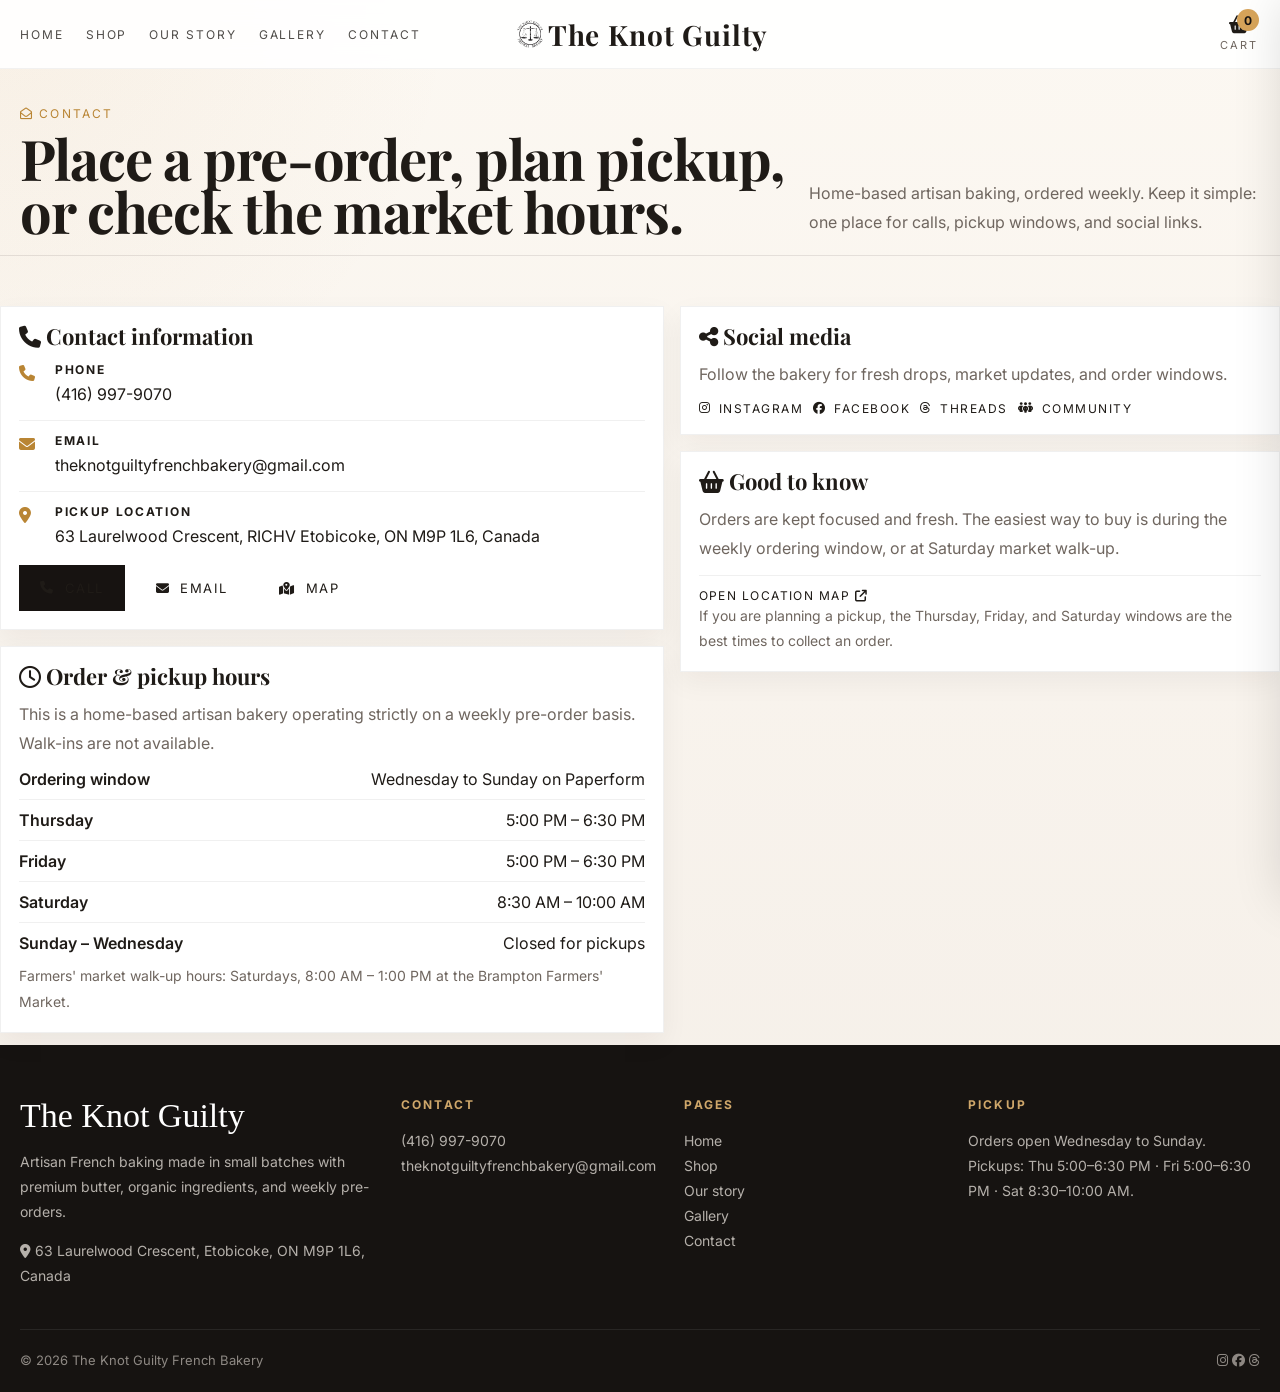
==== contact.html @ 858b618a "Add files via upload" ====
<!doctype html>
<html lang="en">
<head>
  <meta charset="UTF-8">
  <meta name="viewport" content="width=device-width, initial-scale=1.0">
  <title>The Knot Guilty French Bakery | Contact</title>
  <link rel="preconnect" href="https://fonts.googleapis.com">
  <link rel="preconnect" href="https://fonts.gstatic.com" crossorigin>
  <link href="https://fonts.googleapis.com/css2?family=Inter:wght@400;500;600;700;800&family=Playfair+Display:wght@600;700;800&display=swap" rel="stylesheet">
  <link rel="stylesheet" href="https://cdnjs.cloudflare.com/ajax/libs/font-awesome/6.5.0/css/all.min.css">
  <link rel="stylesheet" href="styles.css">
</head>
<body class="contact-page">
  <header class="header home-header">
    <div class="container">
      <div class="header-start">
        <button class="menu-toggle" id="menu-toggle" type="button" aria-label="Open menu" aria-controls="mobile-menu" aria-expanded="false">
          <i class="fa-solid fa-bars" aria-hidden="true"></i>
          <span>Menu</span>
        </button>
        <nav class="nav nav--desktop" aria-label="Primary">
          <a href="index.html">Home</a>
          <a href="products.html">Shop</a>
          <a href="index.html#our-story">Our Story</a>
          <a href="gallery.html">Gallery</a>
          <a href="contact.html">Contact</a>
        </nav>
      </div>

      <a class="logo" href="index.html" aria-label="The Knot Guilty home">
        <img class="logo__image" src="logo.jpg" alt="The Knot Guilty logo" onerror="this.style.display='none';">
        <span>The Knot Guilty</span>
      </a>

      <div class="header-actions">
        <button class="header-cart" id="cart-toggle" type="button" aria-label="Open cart" aria-controls="cart-drawer" aria-expanded="false">
          <span class="header-cart__icon">
            <i class="fa-solid fa-basket-shopping" aria-hidden="true"></i>
            <span class="header-cart__badge" data-cart-count>0</span>
          </span>
          <span class="header-cart__label">Cart</span>
        </button>
      </div>
    </div>
  </header>

  <aside class="mobile-menu" id="mobile-menu" aria-hidden="true" aria-label="Menu">
    <div class="mobile-menu__panel">
      <div class="mobile-menu__head">
        <div>
          <p class="eyebrow">Menu</p>
          <h2>Browse the bakery</h2>
        </div>
        <button class="icon-button" type="button" data-close-menu aria-label="Close menu">
          <i class="fa-solid fa-xmark"></i>
        </button>
      </div>

      <nav class="mobile-menu__nav">
        <a href="index.html" data-mobile-link>Home</a>
        <a href="products.html" data-mobile-link>Shop</a>
        <a href="index.html#our-story" data-mobile-link>Our Story</a>
        <a href="gallery.html" data-mobile-link>Gallery</a>
        <a href="contact.html" data-mobile-link>Contact</a>
      </nav>

      <div class="mobile-menu__note">
        <p class="eyebrow">Pickup</p>
        <p>Thursday 5:00–6:30 PM<br>Friday 5:00–6:30 PM<br>Saturday 8:30–10:00 AM</p>
      </div>
    </div>
  </aside>

  <div class="backdrop" id="backdrop" hidden></div>

  <aside class="cart-drawer" id="cart-drawer" aria-hidden="true" aria-label="Shopping cart">
    <div class="cart-drawer__panel">
      <div class="cart-drawer__head">
        <div>
          <p class="eyebrow">Your order</p>
          <h2>Cart</h2>
        </div>
        <button class="icon-button" type="button" data-close-cart aria-label="Close cart">
          <i class="fa-solid fa-xmark"></i>
        </button>
      </div>

      <div class="cart-drawer__body" data-cart-body></div>

      <div class="cart-drawer__footer">
        <div class="cart-summary">
          <span>Subtotal</span>
          <strong data-cart-total>$0.00</strong>
        </div>
        <div class="cart-drawer__actions">
          <button class="btn btn-light btn-light--dark" type="button" data-clear-cart>Clear cart</button>
          <button class="btn btn-dark" type="button" data-checkout>Checkout</button>
        </div>
      </div>
    </div>
  </aside>

  <main>
    <section class="page-intro">
      <div class="container page-intro__inner">
        <div>
          <p class="eyebrow"><i class="fa-regular fa-envelope-open"></i> Contact</p>
          <h1>Place a pre-order, plan pickup, or check the market hours.</h1>
        </div>
        <p>Home-based artisan baking, ordered weekly. Keep it simple: one place for calls, pickup windows, and social links.</p>
      </div>
    </section>

    <section class="container contact-layout">
      <div class="contact-stack">
        <article class="contact-card">
          <h2><i class="fa-solid fa-phone"></i> Contact information</h2>
          <div class="contact-list">
            <div class="contact-item">
              <i class="fa-solid fa-phone"></i>
              <div class="contact-meta">
                <strong>Phone</strong>
                <a href="tel:4169979070">(416) 997-9070</a>
              </div>
            </div>
            <div class="contact-item">
              <i class="fa-solid fa-envelope"></i>
              <div class="contact-meta">
                <strong>Email</strong>
                <a href="mailto:theknotguiltyfrenchbakery@gmail.com">theknotguiltyfrenchbakery@gmail.com</a>
              </div>
            </div>
            <div class="contact-item">
              <i class="fa-solid fa-location-dot"></i>
              <div class="contact-meta">
                <strong>Pickup location</strong>
                <span>63 Laurelwood Crescent, RICHV Etobicoke, ON M9P 1L6, Canada</span>
              </div>
            </div>
          </div>

          <div class="contact-actions">
            <a class="btn btn-dark" href="tel:4169979070"><i class="fa-solid fa-phone"></i> Call</a>
            <a class="btn btn-light btn-light--dark" href="mailto:theknotguiltyfrenchbakery@gmail.com"><i class="fa-solid fa-envelope"></i> Email</a>
            <a class="btn btn-light btn-light--dark" href="https://maps.google.com/maps/place//data=!4m2!3m1!1s0x882b371c4dc5ba01:0xf72681045291c5be?entry=s&sa=X&ved=2ahUKEwjwwODTkOqVAxUP8bsIHTtXIOsQ4kB6BAgEEAA&hl=en" target="_blank" rel="noreferrer"><i class="fa-solid fa-map-location-dot"></i> Map</a>
          </div>
        </article>

        <article class="contact-card">
          <h2><i class="fa-regular fa-clock"></i> Order & pickup hours</h2>
          <p>This is a home-based artisan bakery operating strictly on a weekly pre-order basis. Walk-ins are not available.</p>
          <ul class="contact-hours">
            <li><span class="day">Ordering window</span><span>Wednesday to Sunday on Paperform</span></li>
            <li><span class="day">Thursday</span><span>5:00 PM – 6:30 PM</span></li>
            <li><span class="day">Friday</span><span>5:00 PM – 6:30 PM</span></li>
            <li><span class="day">Saturday</span><span>8:30 AM – 10:00 AM</span></li>
            <li><span class="day">Sunday – Wednesday</span><span>Closed for pickups</span></li>
          </ul>
          <p class="contact-note">Farmers' market walk-up hours: Saturdays, 8:00 AM – 1:00 PM at the Brampton Farmers' Market.</p>
        </article>
      </div>

      <div class="contact-stack">
        <article class="contact-card">
          <h2><i class="fa-solid fa-share-nodes"></i> Social media</h2>
          <p>Follow the bakery for fresh drops, market updates, and order windows.</p>
          <div class="contact-socials">
            <a href="#" aria-label="Instagram"><i class="fa-brands fa-instagram"></i> Instagram</a>
            <a href="#" aria-label="Facebook"><i class="fa-brands fa-facebook"></i> Facebook</a>
            <a href="#" aria-label="Threads"><i class="fa-brands fa-threads"></i> Threads</a>
            <a href="#" aria-label="Nextdoor"><i class="fa-solid fa-people-group"></i> Community</a>
          </div>
        </article>

        <article class="contact-card">
          <h2><i class="fa-solid fa-basket-shopping"></i> Good to know</h2>
          <p>Orders are kept focused and fresh. The easiest way to buy is during the weekly ordering window, or at Saturday market walk-up.</p>
          <a class="contact-map" href="https://maps.google.com/maps/place//data=!4m2!3m1!1s0x882b371c4dc5ba01:0xf72681045291c5be?entry=s&sa=X&ved=2ahUKEwjwwODTkOqVAxUP8bsIHTtXIOsQ4kB6BAgEEAA&hl=en" target="_blank" rel="noreferrer">
            Open location map <i class="fa-solid fa-arrow-up-right-from-square"></i>
          </a>
          <p class="contact-note">If you are planning a pickup, the Thursday, Friday, and Saturday windows are the best times to collect an order.</p>
        </article>
      </div>
    </section>
  </main>


  <footer class="footer home-footer">
    <div class="container">
      <div class="footer-grid">
        <div class="footer-brand">
          <div class="brand">The Knot Guilty</div>
          <p>Artisan French baking made in small batches with premium butter, organic ingredients, and weekly pre-orders.</p>
          <p><i class="fa-solid fa-location-dot"></i> 63 Laurelwood Crescent, Etobicoke, ON M9P 1L6, Canada</p>
        </div>
        <div>
          <h4>Contact</h4>
          <ul>
            <li><a href="tel:4169979070">(416) 997-9070</a></li>
            <li><a href="mailto:theknotguiltyfrenchbakery@gmail.com">theknotguiltyfrenchbakery@gmail.com</a></li>
          </ul>
        </div>
        <div>
          <h4>Pages</h4>
          <ul>
            <li><a href="index.html">Home</a></li>
            <li><a href="products.html">Shop</a></li>
            <li><a href="index.html#our-story">Our story</a></li>
            <li><a href="gallery.html">Gallery</a></li>
            <li><a href="contact.html">Contact</a></li>
          </ul>
        </div>
        <div>
          <h4>Pickup</h4>
          <p>Orders open Wednesday to Sunday.<br>Pickups: Thu 5:00–6:30 PM · Fri 5:00–6:30 PM · Sat 8:30–10:00 AM.</p>
        </div>
      </div>
      <div class="footer-bottom">
        <div>© <span data-year></span> The Knot Guilty French Bakery</div>
        <div><i class="fa-brands fa-instagram"></i> <i class="fa-brands fa-facebook"></i> <i class="fa-brands fa-threads"></i></div>
      </div>
    </div>
  </footer>

  <script src="script.js"></script>
</body>
</html>
---- styles.css ----
:root{
  --bg:#f7f3ef;
  --surface:#ffffff;
  --surface-2:#f2ece6;
  --ink:#1f1b17;
  --muted:#6f665f;
  --line:rgba(31,27,23,.10);
  --gold:#d7a45a;
  --gold-dark:#b98534;
  --brown:#6a4b33;
  --shadow:0 18px 50px rgba(20,15,10,.08);
  --radius:10px;
  --radius-sm:6px;
  --max:1280px;
}
*{box-sizing:border-box}
html,body{margin:0;padding:0}
body{
  font-family: Inter, ui-sans-serif, system-ui, -apple-system, BlinkMacSystemFont, "Segoe UI", sans-serif;
  color:var(--ink);
  background:
    radial-gradient(circle at top left, rgba(215,164,90,.08), transparent 24%),
    linear-gradient(180deg, #fff, var(--bg) 18%, #fff 55%);
}
img{max-width:100%;display:block}
a{text-decoration:none;color:inherit}
button,input{font:inherit}
.container{max-width:var(--max);margin:0 auto;padding:0 20px}
.topbar{
  background:#27221e;color:#f6efe7;font-size:12px;letter-spacing:.02em
}
.topbar .container{
  display:flex;justify-content:space-between;align-items:center;padding:8px 20px
}
.topbar a{color:#f6efe7;opacity:.82;margin-left:18px}
.topbar a:hover{opacity:1}
.header{
  background:rgba(255,255,255,.82);
  backdrop-filter:blur(14px);
  border-bottom:1px solid rgba(0,0,0,.05);
  position:sticky;top:0;z-index:20
}
.header .container{
  display:grid;grid-template-columns:1fr auto 1fr;align-items:center;gap:16px;padding:16px 20px
}
.logo{
  display:flex;align-items:center;justify-content:center;font-family:Georgia, "Times New Roman", serif;
  font-size:28px;font-weight:700;letter-spacing:.03em
}
.logo span{display:inline-block}
.logo__image{width:auto;height:42px;display:block;object-fit:contain;}
.header-icons{display:flex;justify-content:flex-end;gap:16px;color:var(--muted)}
.nav{
  display:flex;gap:22px;align-items:center;font-size:12px;letter-spacing:.16em;text-transform:uppercase;
}
.nav a{opacity:.78}
.nav a:hover{opacity:1}
.search{
  display:flex;align-items:center;justify-content:flex-end;gap:8px
}
.search input{
  width:min(320px,100%);border:none;border-bottom:1px solid var(--line);padding:8px 4px;background:transparent;outline:none
}
.hero{
  position:relative;min-height:620px;overflow:hidden;background:
    linear-gradient(90deg, rgba(15,10,6,.65) 0%, rgba(15,10,6,.42) 34%, rgba(15,10,6,.14) 58%, rgba(15,10,6,.02) 100%),
    url('https://images.unsplash.com/photo-1555507036-ab1f4038808a?auto=format&fit=crop&w=1800&q=80') center/cover no-repeat;
  color:#fff
}
.hero::after{
  content:"";position:absolute;inset:0;
  background:linear-gradient(180deg, transparent 60%, rgba(18,12,8,.20));
}
.hero .container{position:relative;z-index:1;min-height:620px;display:flex;align-items:center}
.hero__content{max-width:520px;padding:90px 0}
.hero .eyebrow{
  text-transform:uppercase;letter-spacing:.22em;font-size:12px;color:#f2d5b2;margin:0 0 14px
}
.hero h1{
  font-family:Georgia, "Times New Roman", serif;
  font-size:clamp(48px, 7vw, 84px);line-height:.94;margin:0 0 18px;font-weight:700;max-width:8ch
}
.hero p{max-width:38ch;color:rgba(255,255,255,.88);font-size:16px;line-height:1.8;margin:0 0 28px}
.hero-actions{display:flex;gap:12px;flex-wrap:wrap}
.btn{
  display:inline-flex;align-items:center;gap:10px;padding:14px 20px;border-radius:0;border:1px solid transparent;
  transition:all .2s ease;font-size:13px;letter-spacing:.12em;text-transform:uppercase
}
.btn-dark{background:#171311;color:#fff}
.btn-dark:hover{transform:translateY(-1px);background:#000}
.btn-light{background:rgba(255,255,255,.12);color:#fff;border-color:rgba(255,255,255,.25);backdrop-filter:blur(8px)}
.btn-light:hover{background:rgba(255,255,255,.18)}
.hero-card{
  position:absolute;right:5vw;bottom:48px;z-index:2;background:rgba(255,255,255,.82);
  backdrop-filter:blur(10px);color:var(--ink);padding:18px;border:1px solid rgba(255,255,255,.5);
  width:min(300px, 82vw);box-shadow:var(--shadow)
}
.hero-card .small{font-size:12px;letter-spacing:.16em;text-transform:uppercase;color:var(--gold-dark);margin-bottom:10px}
.hero-card h3{margin:0 0 8px;font-size:24px;line-height:1.05;font-family:Georgia, serif}
.hero-card p{margin:0;color:var(--muted);line-height:1.7;font-size:14px}
.rail{
  background:#fff;border-top:1px solid var(--line);border-bottom:1px solid var(--line)
}
.category-rail{
  display:grid;grid-template-columns:repeat(6,1fr);gap:14px;padding:18px 0
}
.cat{
  background:#faf7f4;border:1px solid rgba(0,0,0,.05);padding:16px 12px;text-align:center;display:grid;gap:8px;
}
.cat i{font-size:20px;color:var(--brown)}
.cat span{font-size:12px;letter-spacing:.12em;text-transform:uppercase}
.section{padding:72px 0}
.section--soft{background:linear-gradient(180deg, #fff, #f8f1ea 100%)}
.section-head{
  display:flex;justify-content:space-between;align-items:end;gap:16px;margin-bottom:22px
}
.section-head h2{font-size:28px;line-height:1.1;margin:0;font-family:Georgia, serif}
.section-head span{color:var(--muted);font-size:14px}
.feature-strip{
  display:grid;grid-template-columns:1.2fr .8fr .8fr;gap:18px
}
.feature{
  position:relative;min-height:240px;overflow:hidden;background:#ede5de
}
.feature img{position:absolute;inset:0;width:100%;height:100%;object-fit:cover}
.feature::after{
  content:"";position:absolute;inset:0;background:linear-gradient(90deg, rgba(27,18,12,.12), rgba(27,18,12,.03))
}
.feature .text{
  position:relative;z-index:1;padding:24px;max-width:240px
}
.feature .text h3{font-family:Georgia, serif;font-size:28px;margin:0 0 8px;line-height:1}
.feature .text p{margin:0;color:rgba(255,255,255,.88);text-shadow:0 2px 14px rgba(0,0,0,.18)}
.feature.light .text p{color:var(--muted);text-shadow:none}
.feature.light::after{background:linear-gradient(90deg, rgba(255,255,255,.42), rgba(255,255,255,.04))}
.feature.light .text h3{color:var(--ink)}
.feature.light .text .eyebrow{color:var(--gold-dark)}
.collection{
  display:grid;grid-template-columns:1fr 1fr;gap:28px;align-items:stretch
}
.collection__image{
  min-height:520px;position:relative;overflow:hidden;background:#ece5dd
}
.collection__image img{position:absolute;inset:0;width:100%;height:100%;object-fit:cover}
.collection__overlay{
  position:absolute;left:22px;bottom:22px;background:rgba(255,255,255,.84);padding:16px 18px;max-width:240px
}
.collection__overlay h3{font-family:Georgia, serif;font-size:30px;margin:0 0 8px;line-height:1}
.collection__overlay p{margin:0;color:var(--muted);line-height:1.7;font-size:14px}
.collection__content{display:grid;gap:18px;align-content:start}
.mini-card{
  display:flex;gap:18px;align-items:center;background:#fff;padding:14px;border:1px solid rgba(0,0,0,.05)
}
.mini-card img{width:130px;height:100px;object-fit:cover;flex:0 0 auto}
.mini-card h4{margin:0 0 6px;font-size:18px}
.mini-card p{margin:0;color:var(--muted);font-size:14px;line-height:1.65}
.actions-line{
  margin-top:10px;display:flex;gap:12px;align-items:center
}
.muted{color:var(--muted)}
.chip-row{display:flex;gap:10px;flex-wrap:wrap}
.chip{
  font-size:12px;letter-spacing:.12em;text-transform:uppercase;padding:10px 14px;background:#fff;border:1px solid var(--line)
}
.banner{
  margin:24px 0 0;min-height:150px;display:grid;place-items:center;position:relative;overflow:hidden;
  background:url('https://images.unsplash.com/photo-1491962610905-7d8dfbbf4f33?auto=format&fit=crop&w=1800&q=80') center/cover no-repeat;
}
.banner::after{content:"";position:absolute;inset:0;background:rgba(35,22,15,.45)}
.banner h3{position:relative;z-index:1;color:#fff;font-size:28px;letter-spacing:.08em;text-transform:uppercase}
.trust-row{
  display:grid;grid-template-columns:repeat(4,1fr);gap:14px;margin-top:22px
}
.trust{
  background:#fff;border:1px solid rgba(0,0,0,.05);padding:18px;display:flex;gap:12px;align-items:flex-start
}
.trust i{font-size:18px;color:var(--gold-dark);margin-top:2px}
.trust strong{display:block;margin-bottom:4px}
.trust span{color:var(--muted);font-size:13px;line-height:1.6}
.reviews{
  background:#f8efe6
}
.review-grid{display:grid;grid-template-columns:1fr 1fr;gap:22px}
.review{
  background:rgba(255,255,255,.4);padding:28px;border-left:2px solid rgba(215,164,90,.7)
}
.review i{color:var(--gold-dark);font-size:22px}
.review p{line-height:1.8;color:#423931}
.review .name{margin-top:14px;color:var(--brown);font-weight:600}
.news-grid{
  display:grid;grid-template-columns:repeat(3,1fr);gap:18px
}
.news-card{
  background:#fff;overflow:hidden;border:1px solid rgba(0,0,0,.05)
}
.news-card img{height:220px;width:100%;object-fit:cover}
.news-card .body{padding:16px}
.news-card h3{margin:0 0 8px;font-size:18px}
.news-card p{margin:0 0 12px;color:var(--muted);line-height:1.7;font-size:14px}
.news-card a{font-size:12px;letter-spacing:.14em;text-transform:uppercase;color:var(--gold-dark)}
.newsletter{
  display:grid;grid-template-columns:1.2fr .8fr;gap:20px;align-items:center;
  background:#f0e4d8;padding:26px;border:1px solid rgba(0,0,0,.05)
}
.newsletter h3{margin:0 0 8px;font-size:24px;font-family:Georgia, serif}
.newsletter p{margin:0;color:var(--muted)}
.newsletter form{display:flex;gap:12px}
.newsletter input{
  flex:1;border:1px solid rgba(0,0,0,.08);background:#fff;padding:14px 16px;outline:none
}
.footer{
  background:#161311;color:#f3ede6;padding:52px 0 24px;margin-top:0
}
.footer-grid{
  display:grid;grid-template-columns:1.1fr .8fr .8fr .9fr;gap:24px
}
.footer h4{margin:0 0 16px;font-size:12px;letter-spacing:.18em;text-transform:uppercase;color:#cfa76a}
.footer p,.footer a,.footer li{color:rgba(243,237,230,.72);font-size:14px;line-height:1.8}
.footer ul{list-style:none;margin:0;padding:0}
.footer .brand{font-family:Georgia, serif;font-size:34px;color:#fff;margin-bottom:14px}
.footer-bottom{
  display:flex;justify-content:space-between;align-items:center;padding-top:22px;margin-top:26px;border-top:1px solid rgba(255,255,255,.08);
  color:rgba(243,237,230,.54);font-size:13px
}

/* products page */
.page-hero{
  padding:56px 0 24px;
}
.page-hero h1{
  font-size:clamp(34px,5vw,58px);margin:0 0 10px;font-family:Georgia, serif
}
.page-hero p{margin:0;color:var(--muted);max-width:58ch;line-height:1.8}
.filters{
  display:flex;gap:10px;flex-wrap:wrap;margin-top:24px
}
.filter-btn{
  border:none;background:#fff;border:1px solid var(--line);padding:12px 14px;cursor:pointer;letter-spacing:.12em;text-transform:uppercase;font-size:12px
}
.filter-btn.is-active{background:#171311;color:#fff;border-color:#171311}
.searchbar{
  margin-top:18px;display:flex;gap:12px;align-items:center
}
.searchbar input{
  width:min(480px,100%);padding:14px 16px;border:1px solid var(--line);background:#fff;outline:none
}
.product-grid{
  display:grid;grid-template-columns:repeat(12,1fr);gap:18px;grid-auto-flow:dense
}
.product-card{
  grid-column:span 4;background:#fff;border:1px solid rgba(0,0,0,.05);overflow:hidden;display:block
}
.product-card.tall{grid-row:span 2}
.product-card.wide{grid-column:span 8}
.product-card__image{height:240px;overflow:hidden;background:#eee}
.product-card__image img{width:100%;height:100%;object-fit:cover;transition:transform .5s ease}
.product-card:hover .product-card__image img{transform:scale(1.03)}
.product-card__body{padding:16px}
.meta-row{
  display:flex;justify-content:space-between;gap:12px;color:var(--gold-dark);font-size:11px;letter-spacing:.12em;text-transform:uppercase
}
.product-card h3{margin:10px 0 8px;font-size:20px;line-height:1.2}
.product-card p{margin:0;color:var(--muted);line-height:1.7;font-size:14px;min-height:45px}
.product-card__foot{display:flex;justify-content:space-between;align-items:center;margin-top:14px}
.product-card__foot strong{font-size:18px}
.product-card__foot span{font-size:12px;letter-spacing:.12em;text-transform:uppercase;color:var(--gold-dark)}
/* product page */
.product-hero{
  display:grid;grid-template-columns:1.15fr .85fr;gap:28px;align-items:stretch;padding:40px 0 20px
}
.product-hero__media{
  min-height:640px;overflow:hidden;background:#eee
}
.product-hero__media img{width:100%;height:100%;object-fit:cover}
.product-hero__content{
  padding:18px 0 0
}
.eyebrow{letter-spacing:.18em;text-transform:uppercase;color:var(--gold-dark);font-size:12px;margin:0 0 10px}
.product-hero__content h1{
  font-family:Georgia, serif;font-size:clamp(38px,4vw,66px);line-height:.96;margin:0 0 16px
}
.lede{color:var(--muted);line-height:1.9;font-size:16px;max-width:48ch}
.pill-row{display:flex;gap:10px;flex-wrap:wrap;margin:18px 0 22px}
.pill{padding:10px 12px;background:#fff;border:1px solid var(--line);font-size:12px;letter-spacing:.12em;text-transform:uppercase}
.price-row{
  display:flex;align-items:end;justify-content:space-between;gap:16px;border-top:1px solid var(--line);border-bottom:1px solid var(--line);
  padding:18px 0;margin:18px 0 22px
}
.price-row strong{font-size:28px}
.price-row span{color:var(--muted);font-size:13px;letter-spacing:.12em;text-transform:uppercase}
.option-grid{display:grid;gap:12px}
.option-grid div{
  display:flex;gap:10px;align-items:center;background:#fff;border:1px solid var(--line);padding:14px 16px
}
.option-grid i{color:var(--gold-dark)}
.action-row{display:flex;gap:12px;flex-wrap:wrap;margin-top:24px}
.detail-grid{
  display:grid;grid-template-columns:repeat(3,1fr);gap:16px;margin:24px 0 0
}
.detail-card{background:#fff;border:1px solid rgba(0,0,0,.05);padding:18px}
.detail-card h2{margin:0 0 10px;font-size:18px}
.detail-card p{margin:0;color:var(--muted);line-height:1.8}
.related-section{padding:56px 0 0}
.related-grid{
  display:grid;grid-template-columns:repeat(3,1fr);gap:16px
}
.related-card{
  background:#fff;border:1px solid rgba(0,0,0,.05);overflow:hidden
}
.related-card img{height:200px;width:100%;object-fit:cover}
.related-card div{padding:14px}
.related-card h3{margin:0 0 6px;font-size:16px}
.related-card p{margin:0;color:var(--gold-dark)}
/* story */
.story-grid{
  display:grid;grid-template-columns:1fr 1fr;gap:24px;align-items:start
}
.story-panel{
  background:#fff;border:1px solid rgba(0,0,0,.05);padding:20px
}
.story-panel h2{font-family:Georgia, serif;font-size:30px;margin:0 0 12px}
.story-panel p{margin:0;color:var(--muted);line-height:1.9}
.timeline{
  display:grid;gap:14px;margin-top:20px
}
.step{
  display:grid;grid-template-columns:64px 1fr;gap:16px;align-items:center;background:#fbf7f3;border:1px solid rgba(0,0,0,.05);padding:12px
}
.step .num{
  font-family:Georgia, serif;font-size:26px;color:var(--gold-dark)
}
.story-aside{
  display:grid;gap:14px
}
.story-image{
  min-height:220px;overflow:hidden;background:#ece5de
}
.story-image img{width:100%;height:100%;object-fit:cover}
.gallery-grid{
  column-count:3;column-gap:18px
}
.gallery-item{
  break-inside:avoid;background:#fff;border:1px solid rgba(0,0,0,.05);margin:0 0 18px;overflow:hidden
}
.gallery-item img{width:100%;height:auto;display:block}
.gallery-item figcaption{padding:12px 14px;color:var(--muted);font-size:13px}
.gallery-item.span-2{transform:translateY(10px)}
.gallery-item.span-wide{transform:translateY(-8px)}
.admin-top{
  display:grid;grid-template-columns:repeat(4,1fr);gap:14px;margin-bottom:18px
}
.stat{
  background:#fff;border:1px solid rgba(0,0,0,.05);padding:16px
}
.stat span{display:block;color:var(--muted);font-size:12px;letter-spacing:.12em;text-transform:uppercase}
.stat strong{font-size:32px;font-family:Georgia, serif}
.admin-layout{display:grid;grid-template-columns:1.15fr .85fr;gap:18px}
.admin-panel{
  background:#fff;border:1px solid rgba(0,0,0,.05);padding:18px
}
.admin-panel h2{margin:0 0 10px}
.admin-panel p{margin:0;color:var(--muted);line-height:1.8}
.table-wrap{overflow:auto}
table{width:100%;border-collapse:collapse;margin-top:12px}
th,td{padding:14px 10px;border-bottom:1px solid rgba(0,0,0,.06);text-align:left;font-size:14px}
th{text-transform:uppercase;letter-spacing:.12em;font-size:11px;color:var(--muted)}
.admin-product{display:flex;align-items:center;gap:12px}
.admin-product img{width:56px;height:56px;object-fit:cover}
.quick-card{
  background:linear-gradient(180deg,#fff,#f6efe8);border:1px solid rgba(0,0,0,.05);padding:18px
}
.quick-card ul{list-style:none;margin:0;padding:0;display:grid;gap:10px}
.quick-card li{display:flex;justify-content:space-between;color:var(--muted)}
@media (max-width:1100px){
  .category-rail{grid-template-columns:repeat(3,1fr)}
  .feature-strip,.collection,.review-grid,.news-grid,.newsletter,.footer-grid,.product-hero,.story-grid,.admin-layout{grid-template-columns:1fr}
  .product-grid{grid-template-columns:repeat(6,1fr)}
  .product-card{grid-column:span 3}
  .product-card.wide{grid-column:span 6}
  .detail-grid,.trust-row,.admin-top{grid-template-columns:repeat(2,1fr)}
  .gallery-grid{column-count:2}
  .header .container{grid-template-columns:1fr auto}
  .nav,.search{display:none}
  .hero .container{min-height:560px}
}
@media (max-width:720px){
  .hero{min-height:580px}
  .hero .container{min-height:580px}
  .hero-card{position:relative;right:auto;bottom:auto;margin-top:18px;max-width:none}
  .category-rail,.feature-strip,.collection,.review-grid,.news-grid,.newsletter,.footer-grid,.detail-grid,.trust-row,.admin-top{grid-template-columns:1fr}
  .product-grid{grid-template-columns:1fr}
  .product-card,.product-card.wide{grid-column:span 1}
  .gallery-grid{column-count:1}
  .header .container{padding:12px 16px}
  .logo{font-size:24px}
}
/* shared shell for inner pages */
body{scroll-behavior:smooth}
body.is-layer-open{overflow:hidden}
.header{
  background:rgba(255,255,255,.84);
  backdrop-filter:blur(14px);
  border-bottom:1px solid rgba(0,0,0,.05);
  position:sticky;
  top:0;
  z-index:20;
}
.header .container{
  display:grid;
  grid-template-columns:1fr auto 1fr;
  align-items:center;
  gap:16px;
  padding:16px 20px;
}
.header-start,
.header-actions{
  display:flex;
  align-items:center;
}
.header-start{gap:18px}
.header-actions{justify-content:flex-end}
.logo{
  display:flex;
  align-items:center;
  justify-content:center;
  font-family:"Playfair Display", Georgia, serif;
  font-size:28px;
  font-weight:700;
  letter-spacing:.03em;
}
.nav{
  display:flex;
  gap:22px;
  align-items:center;
  font-size:12px;
  letter-spacing:.16em;
  text-transform:uppercase;
}
.nav a{opacity:.78}
.nav a:hover,
.nav a[aria-current="page"]{opacity:1}
.header-cart{
  position:relative;
  display:inline-flex;
  flex-direction:column;
  align-items:center;
  justify-content:center;
  gap:6px;
  border:0;
  background:transparent;
  padding:4px 2px;
  color:var(--ink);
  cursor:pointer;
}
.header-cart__icon{
  position:relative;
  display:grid;
  place-items:center;
  width:50px;
  height:50px;
  border-radius:16px;
  background:rgba(255,255,255,.72);
  box-shadow:0 10px 22px rgba(30,22,16,.06);
}
.header-cart__icon i{font-size:20px}
.header-cart__badge{
  position:absolute;
  top:-8px;
  right:-8px;
  min-width:22px;
  height:22px;
  padding:0 5px;
  border-radius:999px;
  background:var(--ink);
  color:#fff;
  font-size:12px;
  font-weight:700;
  display:grid;
  place-items:center;
  box-shadow:0 8px 18px rgba(0,0,0,.18);
}
.header-cart__label{
  font-size:11px;
  letter-spacing:.18em;
  text-transform:uppercase;
  color:var(--muted);
}
.menu-toggle{
  display:none;
  align-items:center;
  gap:8px;
  padding:0;
  border:0;
  background:none;
  color:var(--ink);
  font:inherit;
  letter-spacing:.14em;
  text-transform:uppercase;
  font-size:11px;
  cursor:pointer;
}
.menu-toggle i{font-size:18px}
.icon-button{
  border:0;
  width:42px;
  height:42px;
  border-radius:999px;
  background:rgba(255,255,255,.72);
  display:grid;
  place-items:center;
  cursor:pointer;
  box-shadow:0 8px 20px rgba(0,0,0,.08);
}
.backdrop{
  position:fixed;
  inset:0;
  z-index:90;
  background:rgba(20,14,10,.45);
  backdrop-filter:blur(3px);
}
.mobile-menu{
  position:fixed;
  inset:0;
  z-index:95;
  display:none;
  pointer-events:none;
}
.mobile-menu.open{
  display:block;
  pointer-events:auto;
}
.mobile-menu__panel{
  position:absolute;
  top:0;
  left:0;
  width:min(360px, 88vw);
  height:100%;
  background:rgba(252,247,241,.98);
  backdrop-filter:blur(18px);
  border-right:1px solid rgba(35,29,24,.08);
  box-shadow:20px 0 50px rgba(0,0,0,.12);
  padding:20px;
  display:flex;
  flex-direction:column;
  gap:24px;
  transform:translateX(-102%);
  transition:transform .34s ease;
}
.mobile-menu.open .mobile-menu__panel{transform:translateX(0)}
.mobile-menu__head{
  display:flex;
  align-items:flex-start;
  justify-content:space-between;
  gap:14px;
}
.mobile-menu__head h2{
  margin:6px 0 0;
  font-family:"Playfair Display", Georgia, serif;
  font-size:34px;
  line-height:1;
}
.mobile-menu__nav{display:grid;gap:10px}
.mobile-menu__nav a{
  display:flex;
  align-items:center;
  justify-content:space-between;
  padding:14px 0;
  border-bottom:1px solid rgba(35,29,24,.08);
  color:var(--ink);
  text-transform:uppercase;
  letter-spacing:.14em;
  font-size:12px;
}
.mobile-menu__nav a::after{
  content:"›";
  color:var(--gold-dark);
  font-size:18px;
}
.mobile-menu__note{
  margin-top:auto;
  padding:16px;
  background:rgba(255,255,255,.7);
  border:1px solid rgba(35,29,24,.06);
}
.mobile-menu__note p{
  margin:0;
  color:var(--muted);
  line-height:1.8;
}
.cart-drawer{
  position:fixed;
  inset:0 0 0 auto;
  width:min(520px, 100%);
  z-index:100;
  transform:translateX(104%);
  transition:transform .34s ease;
}
.cart-drawer.open{transform:translateX(0)}
.cart-drawer__panel{
  height:100%;
  display:flex;
  flex-direction:column;
  background:linear-gradient(180deg, #fffaf4 0%, #f6eee4 100%);
  box-shadow:-18px 0 48px rgba(0,0,0,.14);
}
.cart-drawer__head,
.cart-drawer__footer{
  padding:20px;
  border-color:rgba(35,29,24,.08);
}
.cart-drawer__head{
  display:flex;
  justify-content:space-between;
  align-items:flex-start;
  gap:16px;
  border-bottom:1px solid rgba(35,29,24,.08);
}
.cart-drawer__head h2{
  margin:6px 0 0;
  font-family:"Playfair Display", Georgia, serif;
  font-size:42px;
  line-height:1;
}
.cart-drawer__body{
  flex:1;
  overflow:auto;
  padding:16px 20px 10px;
}
.cart-overview{
  display:grid;
  grid-template-columns:1fr 1.2fr;
  gap:12px;
  margin-bottom:16px;
}
.cart-overview__count,
.cart-overview__note{
  background:rgba(255,255,255,.7);
  border:1px solid rgba(35,29,24,.06);
  padding:16px;
}
.cart-overview__count span{
  display:block;
  font-family:"Playfair Display", Georgia, serif;
  font-size:40px;
  line-height:1;
  color:var(--gold-dark);
}
.cart-overview__count p,
.cart-overview__note span{
  margin:8px 0 0;
  color:var(--muted);
  line-height:1.7;
}
.cart-items{display:grid;gap:12px}
.cart-item{
  display:grid;
  grid-template-columns:84px 1fr;
  gap:14px;
  padding:12px;
  background:rgba(255,255,255,.74);
  border:1px solid rgba(35,29,24,.06);
}
.cart-item__image{overflow:hidden;background:#efe8df}
.cart-item__image img{width:100%;height:100%;object-fit:cover;display:block}
.cart-item__body{display:grid;gap:8px}
.cart-item__top{
  display:flex;
  justify-content:space-between;
  gap:12px;
  align-items:flex-start;
}
.cart-item__top h4{margin:0;font-size:18px;line-height:1.15}
.cart-item__meta{
  margin-top:6px;
  font-size:11px;
  letter-spacing:.14em;
  text-transform:uppercase;
  color:var(--gold-dark);
}
.qty-row{
  display:flex;
  align-items:center;
  justify-content:space-between;
  gap:12px;
  margin-top:14px;
}
.qty-stepper{
  display:inline-flex;
  align-items:center;
  gap:12px;
  background:#fff;
  border:1px solid rgba(35,29,24,.08);
  padding:6px 10px;
}
.qty-stepper button{
  width:28px;
  height:28px;
  border:0;
  background:transparent;
  font-size:20px;
  cursor:pointer;
}
.remove-btn{
  border:0;
  background:none;
  padding:0;
  font:inherit;
  color:var(--muted);
  text-transform:uppercase;
  letter-spacing:.12em;
  font-size:11px;
  cursor:pointer;
}
.cart-empty{
  display:grid;
  gap:14px;
  padding:20px;
  background:rgba(255,255,255,.8);
  border:1px solid rgba(35,29,24,.06);
}
.cart-empty h3{
  margin:0;
  font-family:"Playfair Display", Georgia, serif;
  font-size:34px;
  line-height:1;
}
.cart-drawer__footer{
  border-top:1px solid rgba(35,29,24,.08);
  background:rgba(255,255,255,.5);
}
.cart-summary{
  display:flex;
  justify-content:space-between;
  align-items:center;
  gap:14px;
  margin-bottom:14px;
  font-size:18px;
}
.cart-drawer__actions{
  display:grid;
  grid-template-columns:1fr 1fr;
  gap:12px;
}
.page-hero{
  position:relative;
  overflow:hidden;
  padding:64px 0 34px;
}
.page-hero::before{
  content:"";
  position:absolute;
  inset:0;
  background:linear-gradient(90deg, rgba(255,255,255,.86), rgba(255,255,255,.66));
  z-index:-1;
}
.page-hero--shop::before{
  background:
    linear-gradient(90deg, rgba(255,248,240,.94), rgba(255,248,240,.72)),
    url('https://images.unsplash.com/photo-1555507036-ab1f4038808a?auto=format&fit=crop&w=1800&q=80') center/cover no-repeat;
}
.page-hero--gallery::before{
  background:
    linear-gradient(90deg, rgba(255,248,240,.92), rgba(255,248,240,.70)),
    url('https://images.unsplash.com/photo-1547592180-85f173990554?auto=format&fit=crop&w=1800&q=80') center/cover no-repeat;
}
.page-hero--story::before{
  background:
    linear-gradient(90deg, rgba(255,248,240,.92), rgba(255,248,240,.70)),
    url('https://images.unsplash.com/photo-1495474472287-4d71bcdd2085?auto=format&fit=crop&w=1800&q=80') center/cover no-repeat;
}
.page-hero h1{
  font-size:clamp(34px,5vw,58px);
  margin:0 0 10px;
  font-family:"Playfair Display", Georgia, serif;
}
.page-hero p{margin:0;color:var(--muted);max-width:58ch;line-height:1.8}
.page-hero__lead{
  max-width:70ch;
}
.page-hero__meta,
.story-stat-grid{
  display:grid;
  grid-template-columns:repeat(3, minmax(0, 1fr));
  gap:14px;
  margin-top:22px;
}
.meta-chip,
.story-stat{
  background:rgba(255,255,255,.72);
  border:1px solid rgba(0,0,0,.06);
  padding:14px 16px;
}
.meta-chip span,
.story-stat span{
  display:block;
  font-size:11px;
  letter-spacing:.14em;
  text-transform:uppercase;
  color:var(--gold-dark);
}
.meta-chip strong,
.story-stat strong{
  display:block;
  margin-top:8px;
  font-size:22px;
  font-family:"Playfair Display", Georgia, serif;
}
.filters{
  display:flex;gap:10px;flex-wrap:wrap;margin-top:24px
}
.filter-btn{
  border:none;background:#fff;border:1px solid var(--line);padding:12px 14px;cursor:pointer;letter-spacing:.12em;text-transform:uppercase;font-size:12px
}
.filter-btn.is-active{background:#171311;color:#fff;border-color:#171311}
.searchbar{
  margin-top:18px;display:flex;gap:12px;align-items:center;flex-wrap:wrap
}
.searchbar input{
  width:min(480px,100%);padding:14px 16px;border:1px solid var(--line);background:#fff;outline:none
}
.searchbar span{color:var(--muted);font-size:13px;letter-spacing:.12em;text-transform:uppercase}
.product-grid{
  column-count:3;
  column-gap:18px;
  column-fill:balance;
}
.product-card{
  break-inside:avoid;
  display:block;
  width:100%;
  margin:0 0 18px;
  background:#fff;
  border:1px solid rgba(0,0,0,.05);
  overflow:hidden;
}
.product-card.tall,
.product-card.wide{grid-column:auto;grid-row:auto}
.product-card__image{
  display:block;
  background:#eee;
  overflow:hidden;
}
.product-card__image img{
  width:100%;
  height:auto;
  display:block;
  transition:transform .5s ease;
}
.product-card:hover .product-card__image img{transform:scale(1.03)}
.product-card__body{padding:16px}
.meta-row{
  display:flex;justify-content:space-between;gap:12px;color:var(--gold-dark);font-size:11px;letter-spacing:.12em;text-transform:uppercase
}
.product-card h3{margin:10px 0 8px;font-size:20px;line-height:1.2}
.product-card p{margin:0;color:var(--muted);line-height:1.7;font-size:14px;min-height:0}
.product-card__foot{display:flex;justify-content:space-between;align-items:center;margin-top:14px;gap:12px}
.product-card__foot strong{font-size:18px}
.product-card__foot span{font-size:12px;letter-spacing:.12em;text-transform:uppercase;color:var(--gold-dark)}
.product-card__actions{
  display:flex;
  gap:10px;
  flex-wrap:wrap;
  margin-top:14px;
}
.product-card__actions .btn{
  flex:1 1 180px;
  justify-content:center;
}
.empty-state{
  background:#fff;
  border:1px solid rgba(0,0,0,.05);
  padding:28px;
}
.empty-state h3{margin:0 0 8px;font-family:"Playfair Display", Georgia, serif}
.empty-state p{margin:0;color:var(--muted);line-height:1.8}
.product-hero{
  display:grid;grid-template-columns:1.15fr .85fr;gap:28px;align-items:stretch;padding:40px 0 20px
}
.product-hero__media{
  min-height:640px;overflow:hidden;background:#eee
}
.product-hero__media img{width:100%;height:100%;object-fit:cover}
.product-hero__content{padding:18px 0 0}
.product-hero__content h1{
  font-family:Georgia, serif;font-size:clamp(38px,4vw,66px);line-height:.96;margin:0 0 16px
}
.lede{color:var(--muted);line-height:1.9;font-size:16px;max-width:48ch}
.pill-row{display:flex;gap:10px;flex-wrap:wrap;margin:18px 0 22px}
.pill{padding:10px 12px;background:#fff;border:1px solid var(--line);font-size:12px;letter-spacing:.12em;text-transform:uppercase}
.price-row{
  display:flex;align-items:end;justify-content:space-between;gap:16px;border-top:1px solid var(--line);border-bottom:1px solid var(--line);
  padding:18px 0;margin:18px 0 22px
}
.price-row strong{font-size:28px}
.price-row span{color:var(--muted);font-size:13px;letter-spacing:.12em;text-transform:uppercase}
.option-grid{display:grid;gap:12px}
.option-grid div{
  display:flex;gap:10px;align-items:center;background:#fff;border:1px solid var(--line);padding:14px 16px
}
.option-grid i{color:var(--gold-dark)}
.action-row{display:flex;gap:12px;flex-wrap:wrap;margin-top:24px}
.action-row .btn{min-width:180px;justify-content:center}
.product-state{
  margin-top:16px;
  color:var(--muted);
  font-size:13px;
  line-height:1.7;
}
.detail-grid{
  display:grid;grid-template-columns:repeat(3,1fr);gap:16px;margin:24px 0 0
}
.detail-card{background:#fff;border:1px solid rgba(0,0,0,.05);padding:18px}
.detail-card h2{margin:0 0 10px;font-size:18px}
.detail-card p{margin:0;color:var(--muted);line-height:1.8}
.related-section{padding:56px 0 0}
.related-grid{
  display:grid;grid-template-columns:repeat(3,1fr);gap:16px
}
.related-card{
  background:#fff;border:1px solid rgba(0,0,0,.05);overflow:hidden
}
.related-card img{height:200px;width:100%;object-fit:cover}
.related-card div{padding:14px}
.related-card h3{margin:0 0 6px;font-size:16px}
.related-card p{margin:0;color:var(--gold-dark)}
.story-intro{
  display:grid;
  grid-template-columns:1.1fr .9fr;
  gap:22px;
  align-items:stretch;
}
.story-card,
.story-panel,
.story-quote,
.story-feature,
.quick-card,
.admin-panel{
  background:#fff;
  border:1px solid rgba(0,0,0,.05);
}
.story-card,
.story-panel{padding:22px}
.story-card h2,
.story-panel h2{font-family:"Playfair Display", Georgia, serif;font-size:clamp(28px,3vw,38px);margin:0 0 12px}
.story-card p,
.story-panel p{margin:0;color:var(--muted);line-height:1.9}
.story-quote{
  display:grid;
  gap:14px;
  align-content:space-between;
  padding:22px;
}
.story-quote blockquote{
  margin:0;
  font-family:"Playfair Display", Georgia, serif;
  font-size:clamp(24px,3vw,36px);
  line-height:1.15;
}
.story-quote p{margin:0;color:var(--muted);line-height:1.8}
.story-gallery{
  display:grid;
  grid-template-columns:1fr 1fr;
  gap:14px;
}
.story-gallery .story-image{
  min-height:220px;
  overflow:hidden;
  background:#ece5de;
}
.story-gallery .story-image.tall{grid-row:span 2;min-height:454px}
.story-gallery .story-image img{width:100%;height:100%;object-fit:cover}
.story-timeline{display:grid;gap:14px;margin-top:20px}
.story-step{
  display:grid;
  grid-template-columns:56px 1fr;
  gap:14px;
  align-items:center;
  background:#fbf7f3;
  border:1px solid rgba(0,0,0,.05);
  padding:14px;
}
.story-step .num{
  font-family:Georgia, serif;
  font-size:26px;
  color:var(--gold-dark);
}
.story-step strong{display:block;margin-bottom:4px}
.story-step span{color:var(--muted);line-height:1.7}
.story-feature-grid{
  display:grid;
  grid-template-columns:repeat(3,1fr);
  gap:16px;
}
.story-feature{
  overflow:hidden;
}
.story-feature img{width:100%;height:240px;object-fit:cover;display:block}
.story-feature .text{padding:18px}
.story-feature .eyebrow{margin-bottom:8px}
.story-feature h3{margin:0 0 6px;font-size:22px;font-family:"Playfair Display", Georgia, serif}
.story-feature p{margin:0;color:var(--muted);line-height:1.7}
.gallery-grid{
  column-count:3;
  column-gap:18px;
}
.gallery-item{
  break-inside:avoid;
  background:#fff;
  border:1px solid rgba(0,0,0,.05);
  margin:0 0 18px;
  overflow:hidden
}
.gallery-item img{width:100%;height:auto;display:block}
.gallery-item figcaption{padding:12px 14px;color:var(--muted);font-size:13px}
.gallery-item.span-2{transform:translateY(10px)}
.gallery-item.span-wide{transform:translateY(-8px)}
.admin-top{
  display:grid;grid-template-columns:repeat(4,1fr);gap:14px;margin-bottom:18px
}
.stat{
  background:#fff;border:1px solid rgba(0,0,0,.05);padding:16px
}
.stat span{display:block;color:var(--muted);font-size:12px;letter-spacing:.12em;text-transform:uppercase}
.stat strong{font-size:32px;font-family:Georgia, serif}
.admin-layout{display:grid;grid-template-columns:1.15fr .85fr;gap:18px}
.admin-panel{padding:18px}
.admin-panel h2{margin:0 0 10px}
.admin-panel p{margin:0;color:var(--muted);line-height:1.8}
.table-wrap{overflow:auto}
table{width:100%;border-collapse:collapse;margin-top:12px}
th,td{padding:14px 10px;border-bottom:1px solid rgba(0,0,0,.06);text-align:left;font-size:14px}
th{text-transform:uppercase;letter-spacing:.12em;font-size:11px;color:var(--muted)}
.admin-product{display:flex;align-items:center;gap:12px}
.admin-product img{width:56px;height:56px;object-fit:cover}
.quick-card{padding:18px;background:linear-gradient(180deg,#fff,#f6efe8)}
.quick-card ul{list-style:none;margin:0;padding:0;display:grid;gap:10px}
.quick-card li{display:flex;justify-content:space-between;color:var(--muted)}
.footer{margin-top:0}
.modal-message{
  position:fixed;
  left:50%;
  bottom:20px;
  transform:translateX(-50%);
  z-index:120;
  background:#171311;
  color:#fff;
  padding:12px 18px;
  border-radius:999px;
  font-size:13px;
  box-shadow:0 18px 44px rgba(0,0,0,.2);
}
@media (max-width:1100px){
  .header .container{grid-template-columns:auto 1fr auto}
  .nav{display:none}
  .menu-toggle{display:inline-flex}
  .product-grid,.gallery-grid{column-count:2}
  .product-hero,.detail-grid,.related-grid,.story-intro,.story-feature-grid,.admin-layout{grid-template-columns:1fr}
  .story-gallery{grid-template-columns:1fr 1fr}
  .story-gallery .story-image.tall{grid-row:auto;min-height:320px}
  .page-hero__meta,.story-stat-grid,.admin-top{grid-template-columns:repeat(2, minmax(0, 1fr))}
}
@media (max-width:720px){
  .topbar .container{flex-direction:column;align-items:flex-start;gap:6px}
  .header .container{padding:12px 16px;gap:10px}
  .logo{font-size:24px}
  .header-cart{min-width:48px}
  .header-cart__label{font-size:9px}
  .page-hero{padding:46px 0 24px}
  .page-hero__meta,.story-stat-grid,.admin-top,.story-gallery,.story-feature-grid,.cart-overview{grid-template-columns:1fr}
  .product-grid,.gallery-grid{column-count:1}
  .product-card__actions .btn,.action-row .btn,.cart-drawer__actions .btn{flex:1 1 100%}
  .product-hero__media{min-height:360px}
  .detail-grid,.related-grid,.story-intro,.story-feature-grid,.admin-layout{grid-template-columns:1fr}
  .cart-drawer{width:100%}
  .cart-drawer__head h2{font-size:34px}
  .story-gallery{grid-template-columns:1fr}
  .story-gallery .story-image.tall{min-height:260px}
}

/* ================================
   Shared mobile + UI refinements
   Paste at the end of styles.css
================================== */

/* Make product card images always fill the card cleanly */
.product-card__image {
  position: relative;
  width: 100%;
  aspect-ratio: 4 / 5;
  overflow: hidden;
  background: #eee;
}

.product-card__image img {
  position: absolute;
  inset: 0;
  width: 100%;
  height: 100%;
  min-width: 100%;
  min-height: 100%;
  object-fit: cover;
  object-position: center;
  display: block;
  transition: transform 0.5s ease;
}

/* Stylish close buttons used in menu, cart, modal */
.icon-button {
  width: 46px;
  height: 46px;
  border-radius: 999px;
  border: 1px solid rgba(35, 29, 24, 0.10);
  background: linear-gradient(180deg, rgba(255, 255, 255, 0.98), rgba(245, 236, 226, 0.92));
  color: var(--ink);
  box-shadow: 0 10px 24px rgba(35, 25, 18, 0.12);
  display: grid;
  place-items: center;
  cursor: pointer;
  transition: transform 0.2s ease, box-shadow 0.2s ease, background 0.2s ease;
}

.icon-button:hover {
  transform: translateY(-1px) scale(1.03);
  box-shadow: 0 14px 28px rgba(35, 25, 18, 0.16);
}

.icon-button:active {
  transform: scale(0.97);
}

.icon-button:focus-visible {
  outline: 3px solid rgba(201, 149, 82, 0.25);
  outline-offset: 2px;
}

/* Make customer note arrows look more polished */
.carousel-arrow {
  width: 46px;
  height: 46px;
  border-radius: 999px;
  border: 1px solid rgba(35, 29, 24, 0.08);
  background: linear-gradient(180deg, #ffffff, #f3ebdf);
  color: var(--ink);
  box-shadow: 0 10px 24px rgba(35, 25, 18, 0.12);
  transition: transform 0.2s ease, box-shadow 0.2s ease, background 0.2s ease;
}

.carousel-arrow:hover {
  transform: translateY(-50%) scale(1.05);
  box-shadow: 0 14px 28px rgba(35, 25, 18, 0.16);
}

.carousel-arrow:active {
  transform: translateY(-50%) scale(0.96);
}

.carousel-arrow:focus-visible {
  outline: 3px solid rgba(201, 149, 82, 0.25);
  outline-offset: 2px;
}

/* Mobile header cleanup: hide the word Menu and enlarge the hamburger */
@media (max-width: 768px) {
  .menu-toggle {
    gap: 0;
    padding: 10px 12px;
    min-width: 46px;
    justify-content: center;
  }

  .menu-toggle span {
    display: none;
  }

  .menu-toggle i {
    font-size: 24px;
  }

  .product-card__image {
    aspect-ratio: 1 / 1;
  }
}

/* =========================================================
   FORCE product images to fill their container on mobile
   Paste at the end of your stylesheet
========================================================= */

@media (max-width: 768px) {
  /* Make the card behave nicely if the image sits above text */
  .product-card,
  .product-item,
  .shop-card,
  .featured-product-card {
    display: flex;
    flex-direction: column;
  }

  /* Common image wrapper names */
  .product-card__image,
  .product-image,
  .product-media,
  .product-thumb,
  .card-image,
  .shop-card__image,
  .featured-product-card__image,
  .product-card > a:first-child,
  .product-item > a:first-child {
    width: 100%;
    aspect-ratio: 1 / 1;
    overflow: hidden;
    position: relative;
    background: #f4efe8;
    line-height: 0;
    flex: 0 0 auto;
    margin: 0;
    padding: 0;
  }

  /* The actual image must fill the wrapper completely */
  .product-card__image img,
  .product-image img,
  .product-media img,
  .product-thumb img,
  .card-image img,
  .shop-card__image img,
  .featured-product-card__image img,
  .product-card img,
  .product-item img,
  .shop-card img,
  .featured-product-card img {
    width: 100% !important;
    height: 100% !important;
    min-width: 100%;
    min-height: 100%;
    max-width: none !important;
    max-height: none !important;
    object-fit: cover !important;
    object-position: center center;
    display: block;
  }

  /* Remove any accidental spacing around the media area */
  .product-card__image *,
  .product-image *,
  .product-media *,
  .product-thumb *,
  .card-image *,
  .shop-card__image *,
  .featured-product-card__image * {
    margin: 0;
  }
}


.contact-hero p{max-width:62ch;}
.contact-layout{display:grid;grid-template-columns:1.05fr .95fr;gap:24px;align-items:start;}
.contact-cards{display:grid;grid-template-columns:repeat(2,minmax(0,1fr));gap:16px;}
.contact-card,
.contact-panel{
  background:rgba(255,255,255,.74);
  border:1px solid rgba(35,29,24,.06);
  box-shadow:0 10px 26px rgba(35,25,18,.05);
  padding:22px;
}
.contact-card h3,
.contact-panel h2{margin:0 0 10px;font-family:"Playfair Display", Georgia, serif;}
.contact-card p,
.contact-panel p{margin:0;color:var(--muted);line-height:1.8;}
.contact-card a,.contact-links a{color:var(--ink);}
.contact-aside{display:grid;gap:16px;}
.contact-links{display:flex;flex-wrap:wrap;gap:12px;margin-top:16px;}
.contact-links a{padding:10px 14px;border:1px solid rgba(35,29,24,.08);background:#fff;}
.map-frame{overflow:hidden;border:1px solid rgba(35,29,24,.06);box-shadow:0 10px 26px rgba(35,25,18,.05);background:#efe8df;min-height:420px;}
.map-frame iframe{display:block;width:100%;height:100%;min-height:420px;border:0;}
@media (max-width: 760px){
  .footer-grid{grid-template-columns:1fr 1fr;gap:18px;}
  .footer-grid > div:first-child{grid-column:1 / -1;}
  .footer-bottom{flex-direction:column;align-items:flex-start;gap:10px;}
  .logo__image{height:34px;}
  .contact-layout{grid-template-columns:1fr;}
  .contact-cards{grid-template-columns:1fr;}
  .map-frame,
  .map-frame iframe{min-height:320px;}
}


/* Gallery + contact page polish */
.gallery-hero,
.contact-hero{
  position:relative;
  overflow:hidden;
}

.gallery-hero{
  padding:58px 0 24px;
  background:
    radial-gradient(circle at top right, rgba(207,167,106,.18), transparent 34%),
    linear-gradient(180deg, #fff7ef 0%, #fff 70%);
}

.gallery-hero__inner,
.contact-hero__inner{
  display:grid;
  gap:20px;
  align-items:stretch;
}

.gallery-hero__inner{
  grid-template-columns:minmax(0,1.15fr) minmax(320px,.85fr);
}

.gallery-hero__copy,
.contact-hero__copy,
.contact-hero__panel{
  background:rgba(255,255,255,.78);
  border:1px solid rgba(35,29,24,.07);
  box-shadow:0 16px 40px rgba(35,25,18,.06);
  backdrop-filter:blur(12px);
}

.gallery-hero__copy,
.contact-hero__copy{
  border-radius:calc(var(--radius) + 6px);
  padding:28px;
}

.gallery-hero__copy .eyebrow,
.contact-hero__copy .eyebrow{
  display:inline-flex;
  align-items:center;
  gap:10px;
  padding:8px 12px;
  border-radius:999px;
  background:rgba(207,167,106,.12);
  color:var(--gold-dark);
  margin-bottom:14px;
}

.gallery-hero__copy h1,
.contact-hero__copy h1{
  margin:0 0 14px;
  font-family:"Playfair Display", Georgia, serif;
  font-size:clamp(38px,6vw,74px);
  line-height:.95;
}

.gallery-hero__copy p,
.contact-hero__copy p,
.contact-hero__panel p{
  margin:0;
  color:var(--muted);
  line-height:1.8;
}

.gallery-hero__copy .hero-actions,
.contact-hero__copy .hero-actions{
  margin-top:22px;
  display:flex;
  flex-wrap:wrap;
  gap:12px;
}

.gallery-hero__panel{
  border-radius:calc(var(--radius) + 6px);
  background:linear-gradient(180deg, #171311 0%, #251d17 100%);
  color:#f8efe4;
  padding:28px;
  display:grid;
  gap:14px;
  align-content:start;
  box-shadow:0 16px 40px rgba(24,17,11,.16);
}

.gallery-hero__panel h3{
  margin:0;
  font-family:"Playfair Display", Georgia, serif;
  font-size:30px;
  line-height:1;
}

.gallery-hero__panel p{
  margin:0;
  color:rgba(248,239,228,.78);
}

.gallery-hero__facts{
  display:grid;
  grid-template-columns:repeat(2,minmax(0,1fr));
  gap:12px;
  margin-top:6px;
}

.gallery-hero__fact{
  padding:14px 14px 13px;
  background:rgba(255,255,255,.06);
  border:1px solid rgba(255,255,255,.08);
  border-radius:18px;
}

.gallery-hero__fact strong{
  display:block;
  font-size:14px;
  margin-bottom:4px;
}

.gallery-hero__fact span{
  display:block;
  font-size:12px;
  line-height:1.6;
  color:rgba(248,239,228,.74);
}

.gallery-grid{
  margin-top:22px;
}

.gallery-intro{
  display:grid;
  grid-template-columns:minmax(0,1fr) auto;
  gap:16px;
  align-items:end;
  margin-bottom:18px;
}

.gallery-intro h2,
.contact-section h2{
  margin:0;
  font-family:"Playfair Display", Georgia, serif;
  font-size:clamp(28px,3.8vw,42px);
}

.gallery-intro span,
.contact-section span{
  display:block;
  margin-top:8px;
  color:var(--muted);
}

.gallery-note{
  padding-top:0;
}

.gallery-note__panel{
  display:grid;
  grid-template-columns:repeat(3,minmax(0,1fr));
  gap:16px;
  margin-top:18px;
}

.gallery-note__item,
.contact-info-card{
  background:#fff;
  border:1px solid rgba(35,29,24,.07);
  border-radius:calc(var(--radius) + 4px);
  box-shadow:0 12px 30px rgba(35,25,18,.05);
  padding:20px;
}

.gallery-note__item i,
.contact-info-card i{
  font-size:20px;
  color:var(--gold-dark);
  margin-bottom:12px;
}

.gallery-note__item h3,
.contact-info-card h3{
  margin:0 0 8px;
  font-family:"Playfair Display", Georgia, serif;
  font-size:24px;
}

.gallery-note__item p,
.contact-info-card p{
  margin:0;
  color:var(--muted);
  line-height:1.8;
}

.contact-hero{
  padding:58px 0 24px;
  background:
    radial-gradient(circle at top left, rgba(207,167,106,.16), transparent 32%),
    linear-gradient(180deg, #f9f3ea 0%, #fff 66%);
}

.contact-hero__inner{
  grid-template-columns:minmax(0,1.1fr) minmax(320px,.9fr);
}

.contact-hero__panel{
  border-radius:calc(var(--radius) + 6px);
  padding:28px;
}

.contact-hero__panel h3{
  margin:0 0 12px;
  font-family:"Playfair Display", Georgia, serif;
  font-size:30px;
  line-height:1;
}

.contact-points{
  display:grid;
  gap:12px;
  margin-top:18px;
}

.contact-point{
  display:flex;
  gap:12px;
  align-items:flex-start;
  padding:14px 0;
  border-top:1px solid rgba(35,29,24,.08);
}

.contact-point:first-child{border-top:0;padding-top:0;}
.contact-point i{color:var(--gold-dark);margin-top:3px;}
.contact-point strong{display:block;margin-bottom:4px;}
.contact-point span{display:block;color:var(--muted);line-height:1.7;}

.contact-layout{
  margin-top:18px;
}

.contact-cards{
  grid-template-columns:repeat(2,minmax(0,1fr));
}

.contact-card,
.contact-panel{
  border-radius:calc(var(--radius) + 4px);
}

.contact-links a{
  display:inline-flex;
  align-items:center;
  gap:10px;
  border-radius:999px;
  transition:transform .2s ease, background .2s ease;
}

.contact-links a:hover{transform:translateY(-1px);background:#f7efe3;}

.contact-summary{
  display:grid;
  gap:14px;
}

.contact-summary__row{
  display:flex;
  justify-content:space-between;
  gap:14px;
  padding:12px 0;
  border-bottom:1px solid rgba(35,29,24,.08);
}

.contact-summary__row:last-child{border-bottom:0;}
.contact-summary__row strong{font-size:14px;}
.contact-summary__row span{color:var(--muted);line-height:1.6;text-align:right;}

@media (max-width: 980px){
  .gallery-hero__inner,
  .contact-hero__inner{
    grid-template-columns:1fr;
  }
  .gallery-note__panel{
    grid-template-columns:1fr;
  }
}

@media (max-width: 760px){
  .gallery-hero,
  .contact-hero{
    padding-top:34px;
  }
  .gallery-hero__copy,
  .contact-hero__copy,
  .contact-hero__panel{
    padding:22px;
  }
  .gallery-hero__facts{
    grid-template-columns:1fr 1fr;
  }
  .contact-cards{
    grid-template-columns:1fr;
  }
  .gallery-intro{
    grid-template-columns:1fr;
  }
}


/* Compact gallery/contact pages */
body.gallery-page,
body.contact-page{
  background:
    radial-gradient(circle at top left, rgba(201,149,82,.08), transparent 24%),
    linear-gradient(180deg, #fcf8f2 0%, #f4eee7 100%);
  color:var(--ink);
}

.gallery-page .header,
.contact-page .header{
  background:rgba(255,255,255,.90);
  backdrop-filter:blur(12px);
  border-bottom:1px solid rgba(0,0,0,.05);
}

.gallery-page .header .container,
.contact-page .header .container{
  padding:12px 20px;
}

.gallery-page .logo__image,
.contact-page .logo__image{
  height:36px;
}

.gallery-page .header-cart,
.contact-page .header-cart{
  gap:4px;
}

.gallery-page .header-cart__icon,
.contact-page .header-cart__icon{
  width:auto;
  height:auto;
  background:none;
  box-shadow:none;
  border-radius:0;
}

.gallery-page .header-cart__icon i,
.contact-page .header-cart__icon i{
  font-size:18px;
}

.gallery-page .header-cart__badge,
.contact-page .header-cart__badge{
  top:-7px;
  right:-10px;
  background:var(--gold);
  color:#171311;
  box-shadow:none;
}

.gallery-page .header-cart__label,
.contact-page .header-cart__label{
  color:var(--muted);
}

.gallery-page .menu-toggle,
.contact-page .menu-toggle{
  color:var(--ink);
}

.gallery-page .icon-button,
.contact-page .icon-button{
  border-radius:0;
  background:none;
  box-shadow:none;
}

.page-intro{
  padding:34px 0 10px;
}

.page-intro__inner{
  display:flex;
  justify-content:space-between;
  gap:20px;
  align-items:flex-end;
  padding-bottom:18px;
  border-bottom:1px solid var(--line);
}

.page-intro__inner h1{
  margin:6px 0 0;
  font-family:"Playfair Display", Georgia, serif;
  font-size:clamp(36px, 5vw, 56px);
  line-height:.95;
  letter-spacing:-.02em;
}

.page-intro__inner p{
  margin:0;
  max-width:52ch;
  color:var(--muted);
  line-height:1.8;
}

.page-intro .eyebrow{
  color:var(--gold-dark);
}

.gallery-grid{
  display:grid;
  grid-template-columns:repeat(12, minmax(0, 1fr));
  gap:16px;
  padding:22px 0 14px;
}

.gallery-card{
  grid-column:span 4;
  background:#fff;
  border:1px solid rgba(0,0,0,.06);
  border-radius:0;
  overflow:hidden;
}

.gallery-card--wide{
  grid-column:span 8;
}

.gallery-card--tall{
  grid-column:span 4;
}

.gallery-card__media{
  aspect-ratio:1 / 1.05;
  overflow:hidden;
  background:#f4ede3;
}

.gallery-card__media img{
  width:100%;
  height:100%;
  object-fit:cover;
  display:block;
}

.gallery-card__copy{
  padding:14px 16px 16px;
  border-top:1px solid rgba(0,0,0,.06);
}

.gallery-card__copy h3{
  margin:0 0 6px;
  font-size:16px;
  line-height:1.1;
}

.gallery-card__copy p{
  margin:0;
  color:var(--muted);
  line-height:1.7;
  font-size:14px;
}

.gallery-strip{
  display:flex;
  flex-wrap:wrap;
  gap:10px;
  padding:2px 0 34px;
}

.gallery-strip .pill{
  display:inline-flex;
  align-items:center;
  gap:8px;
  padding:10px 12px;
  border:1px solid rgba(0,0,0,.08);
  background:rgba(255,255,255,.68);
  border-radius:0;
  font-size:11px;
  letter-spacing:.12em;
  text-transform:uppercase;
}

.contact-layout{
  display:grid;
  grid-template-columns:minmax(0,1.05fr) minmax(0,.95fr);
  gap:16px;
  padding:22px 0 12px;
}

.contact-stack{
  display:grid;
  gap:16px;
}

.contact-card{
  background:#fff;
  border:1px solid rgba(0,0,0,.06);
  border-radius:0;
  padding:18px;
}

.contact-card h2{
  margin:0 0 12px;
  font-family:"Playfair Display", Georgia, serif;
  font-size:22px;
  line-height:1.05;
}

.contact-card > p{
  margin:0;
  color:var(--muted);
  line-height:1.8;
}

.contact-list{
  display:grid;
  gap:12px;
  margin-top:14px;
}

.contact-item{
  display:grid;
  grid-template-columns:24px 1fr;
  gap:12px;
  align-items:start;
  padding-top:12px;
  border-top:1px solid rgba(0,0,0,.06);
}

.contact-item:first-child{
  padding-top:0;
  border-top:0;
}

.contact-item i{
  color:var(--gold-dark);
  font-size:16px;
  margin-top:3px;
}

.contact-item strong{
  display:block;
  margin-bottom:4px;
  font-size:12px;
  letter-spacing:.14em;
  text-transform:uppercase;
}

.contact-item span,
.contact-item a{
  color:var(--ink);
  line-height:1.7;
}

.contact-hours{
  list-style:none;
  margin:12px 0 0;
  padding:0;
}

.contact-hours li{
  display:flex;
  justify-content:space-between;
  gap:12px;
  padding:10px 0;
  border-top:1px solid rgba(0,0,0,.06);
}

.contact-hours li:first-child{
  border-top:0;
  padding-top:0;
}

.contact-hours .day{
  font-weight:600;
}

.contact-actions{
  display:flex;
  flex-wrap:wrap;
  gap:10px;
  margin-top:14px;
}

.contact-actions .btn{
  min-width:0;
}

.contact-socials{
  display:flex;
  flex-wrap:wrap;
  gap:10px;
  margin-top:12px;
}

.contact-socials a{
  display:inline-flex;
  align-items:center;
  gap:8px;
  color:var(--ink);
  text-transform:uppercase;
  letter-spacing:.12em;
  font-size:12px;
}

.contact-map{
  display:block;
  margin-top:12px;
  padding-top:12px;
  border-top:1px solid rgba(0,0,0,.06);
  color:var(--gold-dark);
  text-transform:uppercase;
  letter-spacing:.12em;
  font-size:12px;
}

.contact-note{
  margin-top:12px;
  color:var(--muted);
  line-height:1.8;
  font-size:14px;
}

@media (max-width: 900px){
  .page-intro__inner,
  .contact-layout{
    grid-template-columns:1fr;
    display:grid;
  }

  .gallery-card,
  .gallery-card--wide,
  .gallery-card--tall{
    grid-column:span 6;
  }
}

@media (max-width: 760px){
  .gallery-page .header .container,
  .contact-page .header .container{
    padding:10px 16px;
  }

  .gallery-page .logo__image,
  .contact-page .logo__image{
    height:32px;
  }

  .page-intro{
    padding-top:24px;
  }

  .page-intro__inner{
    gap:10px;
  }

  .page-intro__inner h1{
    font-size:clamp(30px, 10vw, 42px);
  }

  .gallery-grid{
    grid-template-columns:1fr;
  }

  .gallery-card,
  .gallery-card--wide,
  .gallery-card--tall{
    grid-column:span 1;
  }

  .contact-card{
    padding:16px;
  }
}
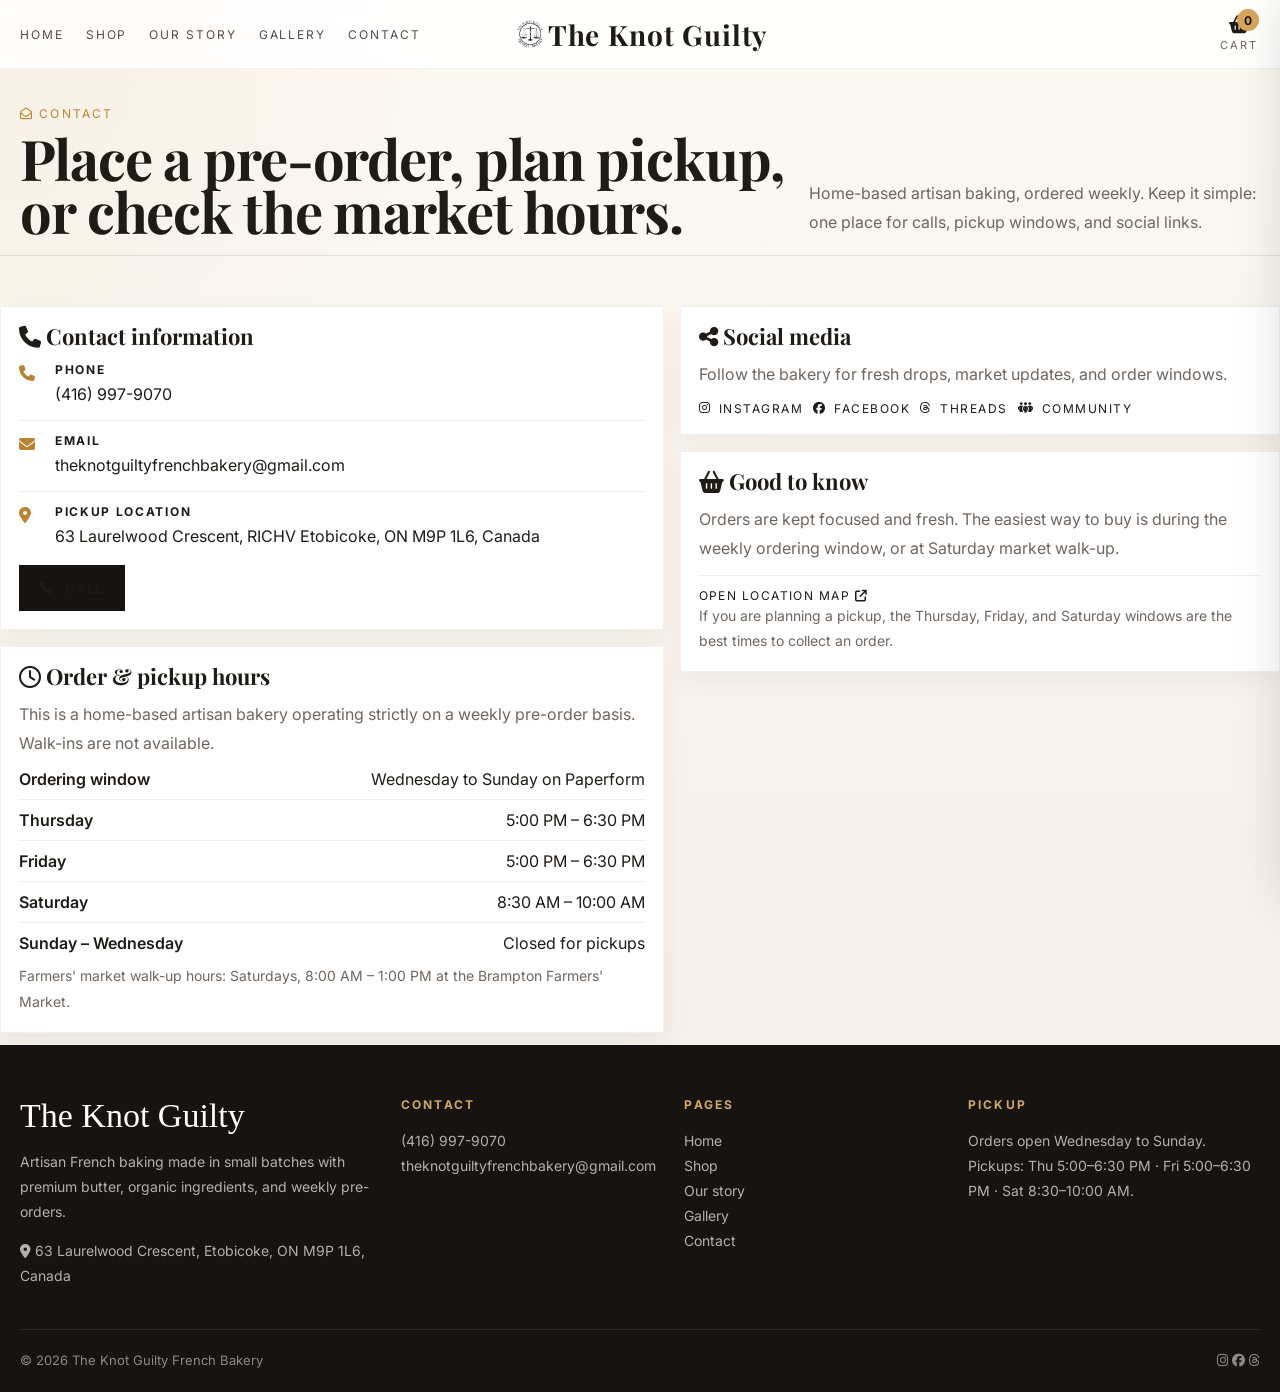
==== commit 26eb0d1d: "Update contact.html" ====
--- a/contact.html
+++ b/contact.html
@@ -4,6 +4,7 @@
   <meta charset="UTF-8">
   <meta name="viewport" content="width=device-width, initial-scale=1.0">
   <title>The Knot Guilty French Bakery | Contact</title>
+   <link rel="icon" href="logo.jpg" type="image/jpeg">
   <link rel="preconnect" href="https://fonts.googleapis.com">
   <link rel="preconnect" href="https://fonts.gstatic.com" crossorigin>
   <link href="https://fonts.googleapis.com/css2?family=Inter:wght@400;500;600;700;800&family=Playfair+Display:wght@600;700;800&display=swap" rel="stylesheet">
